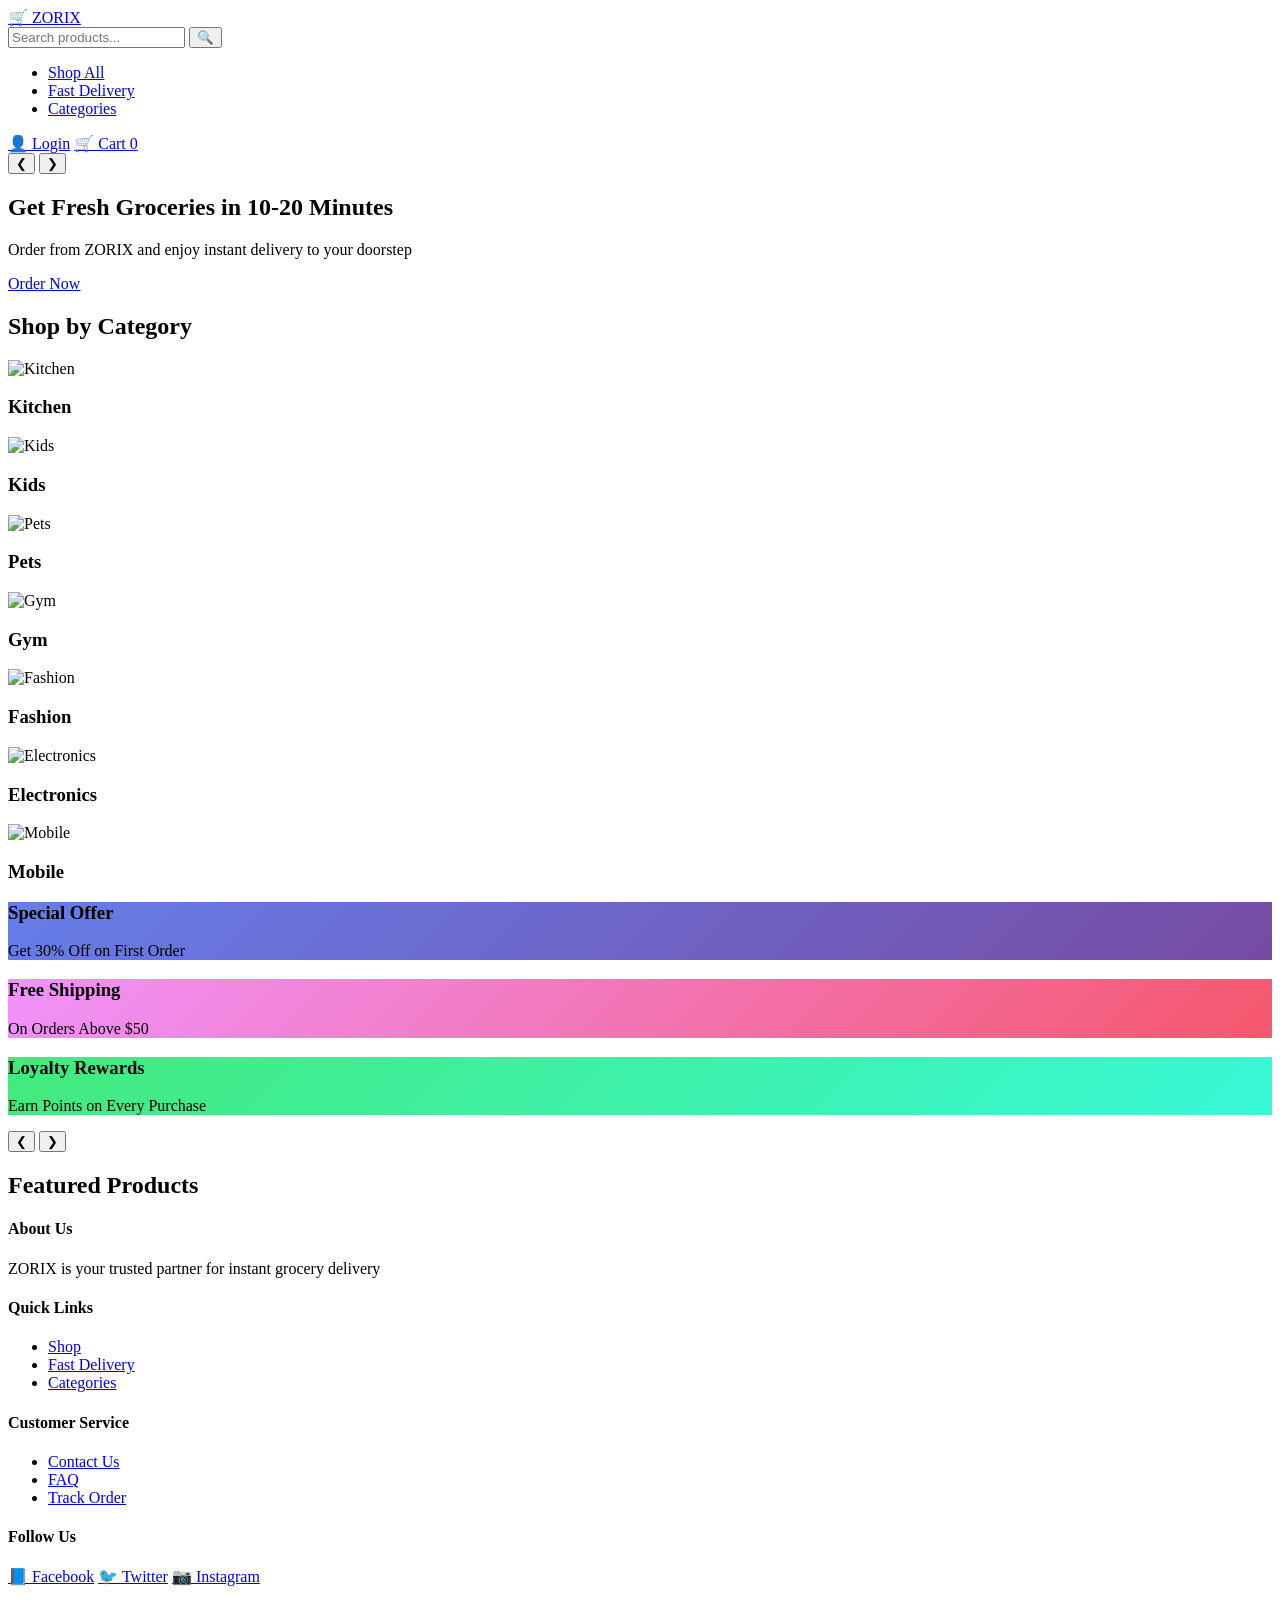
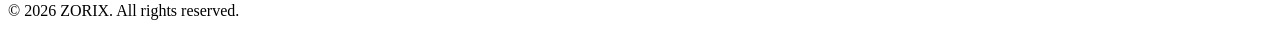
==== index.html @ 0873ef73 "all name is change" ====
<!DOCTYPE html>
<html lang="en">
<head>
    <meta charset="UTF-8">
    <meta name="viewport" content="width=device-width, initial-scale=1.0">
    <title>ZORIX - Instant Grocery Delivery</title>
    <link rel="stylesheet" href="style.css">
</head>
<body>
    <!-- Navbar -->
    <nav class="navbar">
        <div class="navbar-container">
            <div class="navbar-brand">
                <a href="index.html" class="logo">🛒 ZORIX</a>
            </div>
            <div class="navbar-search">
                <input type="text" id="searchInput" class="search-input" placeholder="Search products...">
                <button class="search-btn">🔍</button>
            </div>
            <ul class="navbar-categories">
                <li><a href="shop.html">Shop All</a></li>
                <li><a href="grocery.html">Fast Delivery</a></li>
                <li><a href="#categories">Categories</a></li>
            </ul>
            <div class="navbar-icons">
                <a href="login.html" class="nav-link">👤 Login</a>
                <a href="cart.html" class="nav-link cart-link">
                    🛒 Cart <span class="cart-count" id="cartCount">0</span>
                </a>
            </div>
        </div>
    </nav>

    <!-- Hero Slider -->
    <section class="hero-slider">
        <div class="slider-container">
            <div class="slider-wrapper">
                <div class="slide active" style="background: linear-gradient(135deg, #667eea 0%, #764ba2 100%);"></div>
                <div class="slide" style="background: linear-gradient(135deg, #f093fb 0%, #f5576c 100%);"></div>
                <div class="slide" style="background: linear-gradient(135deg, #4facfe 0%, #00f2fe 100%);"></div>
                <div class="slide" style="background: linear-gradient(135deg, #43e97b 0%, #38f9d7 100%);"></div>
            </div>
            <button class="slider-btn prev">❮</button>
            <button class="slider-btn next">❯</button>
            <div class="slider-dots">
                <span class="dot active"></span>
                <span class="dot"></span>
                <span class="dot"></span>
                <span class="dot"></span>
            </div>
        </div>
        <div class="slider-content">
            <h1>Get Fresh Groceries in 10-20 Minutes</h1>
            <p>Order from ZORIX and enjoy instant delivery to your doorstep</p>
            <a href="grocery.html" class="cta-btn">Order Now</a>
        </div>
    </section>

    <!-- Categories Section -->
    <section class="categories-section" id="categories">
        <h2>Shop by Category</h2>
        <div class="categories-grid">
            <div class="category-card" onclick="filterByCategory('Kitchen')">
                <img src="ASSETS/pan.avif" alt="Kitchen" loading="lazy">
                <h3>Kitchen</h3>
            </div>
            <div class="category-card" onclick="filterByCategory('Kids')">
                <img src="ASSETS/lego.avif" alt="Kids" loading="lazy">
                <h3>Kids</h3>
            </div>
            <div class="category-card" onclick="filterByCategory('Pets')">
                <img src="ASSETS/pets.webp" alt="Pets" loading="lazy">
                <h3>Pets</h3>
            </div>
            <div class="category-card" onclick="filterByCategory('Gym')">
                <img src="ASSETS/gym.jpg" alt="Gym" loading="lazy">
                <h3>Gym</h3>
            </div>
            <div class="category-card" onclick="filterByCategory('Fashion')">
                <img src="ASSETS/jacket.avif" alt="Fashion" loading="lazy">
                <h3>Fashion</h3>
            </div>
            <div class="category-card" onclick="filterByCategory('Electronics')">
                <img src="ASSETS/mobile.avif" alt="Electronics" loading="lazy">
                <h3>Electronics</h3>
            </div>
            <div class="category-card" onclick="filterByCategory('Mobile')">
                <img src="ASSETS/bicycle.avif" alt="Mobile" loading="lazy">
                <h3>Mobile</h3>
            </div>
        </div>
    </section>

    <!-- Promotional Banner Slider -->
    <section class="promo-slider">
        <div class="promo-wrapper">
            <div class="promo-slide active" style="background: linear-gradient(135deg, #667eea 0%, #764ba2 100%);">
                <div class="promo-content">
                    <h3>Special Offer</h3>
                    <p>Get 30% Off on First Order</p>
                </div>
            </div>
            <div class="promo-slide" style="background: linear-gradient(135deg, #f093fb 0%, #f5576c 100%);">
                <div class="promo-content">
                    <h3>Free Shipping</h3>
                    <p>On Orders Above $50</p>
                </div>
            </div>
            <div class="promo-slide" style="background: linear-gradient(135deg, #43e97b 0%, #38f9d7 100%);">
                <div class="promo-content">
                    <h3>Loyalty Rewards</h3>
                    <p>Earn Points on Every Purchase</p>
                </div>
            </div>
        </div>
        <button class="promo-btn prev">❮</button>
        <button class="promo-btn next">❯</button>
    </section>

    <!-- Featured Products -->
    <section class="featured-products">
        <h2>Featured Products</h2>
        <div class="products-grid" id="featuredProducts">
            <!-- Products will be loaded by JavaScript -->
        </div>
    </section>

    <!-- Footer -->
    <footer class="footer">
        <div class="footer-container">
            <div class="footer-section">
                <h4>About Us</h4>
                <p>ZORIX is your trusted partner for instant grocery delivery</p>
            </div>
            <div class="footer-section">
                <h4>Quick Links</h4>
                <ul>
                    <li><a href="shop.html">Shop</a></li>
                    <li><a href="grocery.html">Fast Delivery</a></li>
                    <li><a href="#categories">Categories</a></li>
                </ul>
            </div>
            <div class="footer-section">
                <h4>Customer Service</h4>
                <ul>
                    <li><a href="#">Contact Us</a></li>
                    <li><a href="#">FAQ</a></li>
                    <li><a href="#">Track Order</a></li>
                </ul>
            </div>
            <div class="footer-section">
                <h4>Follow Us</h4>
                <div class="social-links">
                    <a href="#">📘 Facebook</a>
                    <a href="#">🐦 Twitter</a>
                    <a href="#">📷 Instagram</a>
                </div>
            </div>
        </div>
        <div class="footer-bottom">
            <p>&copy; 2026 ZORIX. All rights reserved.</p>
        </div>
    </footer>

    <script src="script.js"></script>
    <script>
        document.addEventListener('DOMContentLoaded', () => {
            initHeroSlider();
            loadFeaturedProducts();
            updateCartCount();
        });
    </script>
</body>
</html>
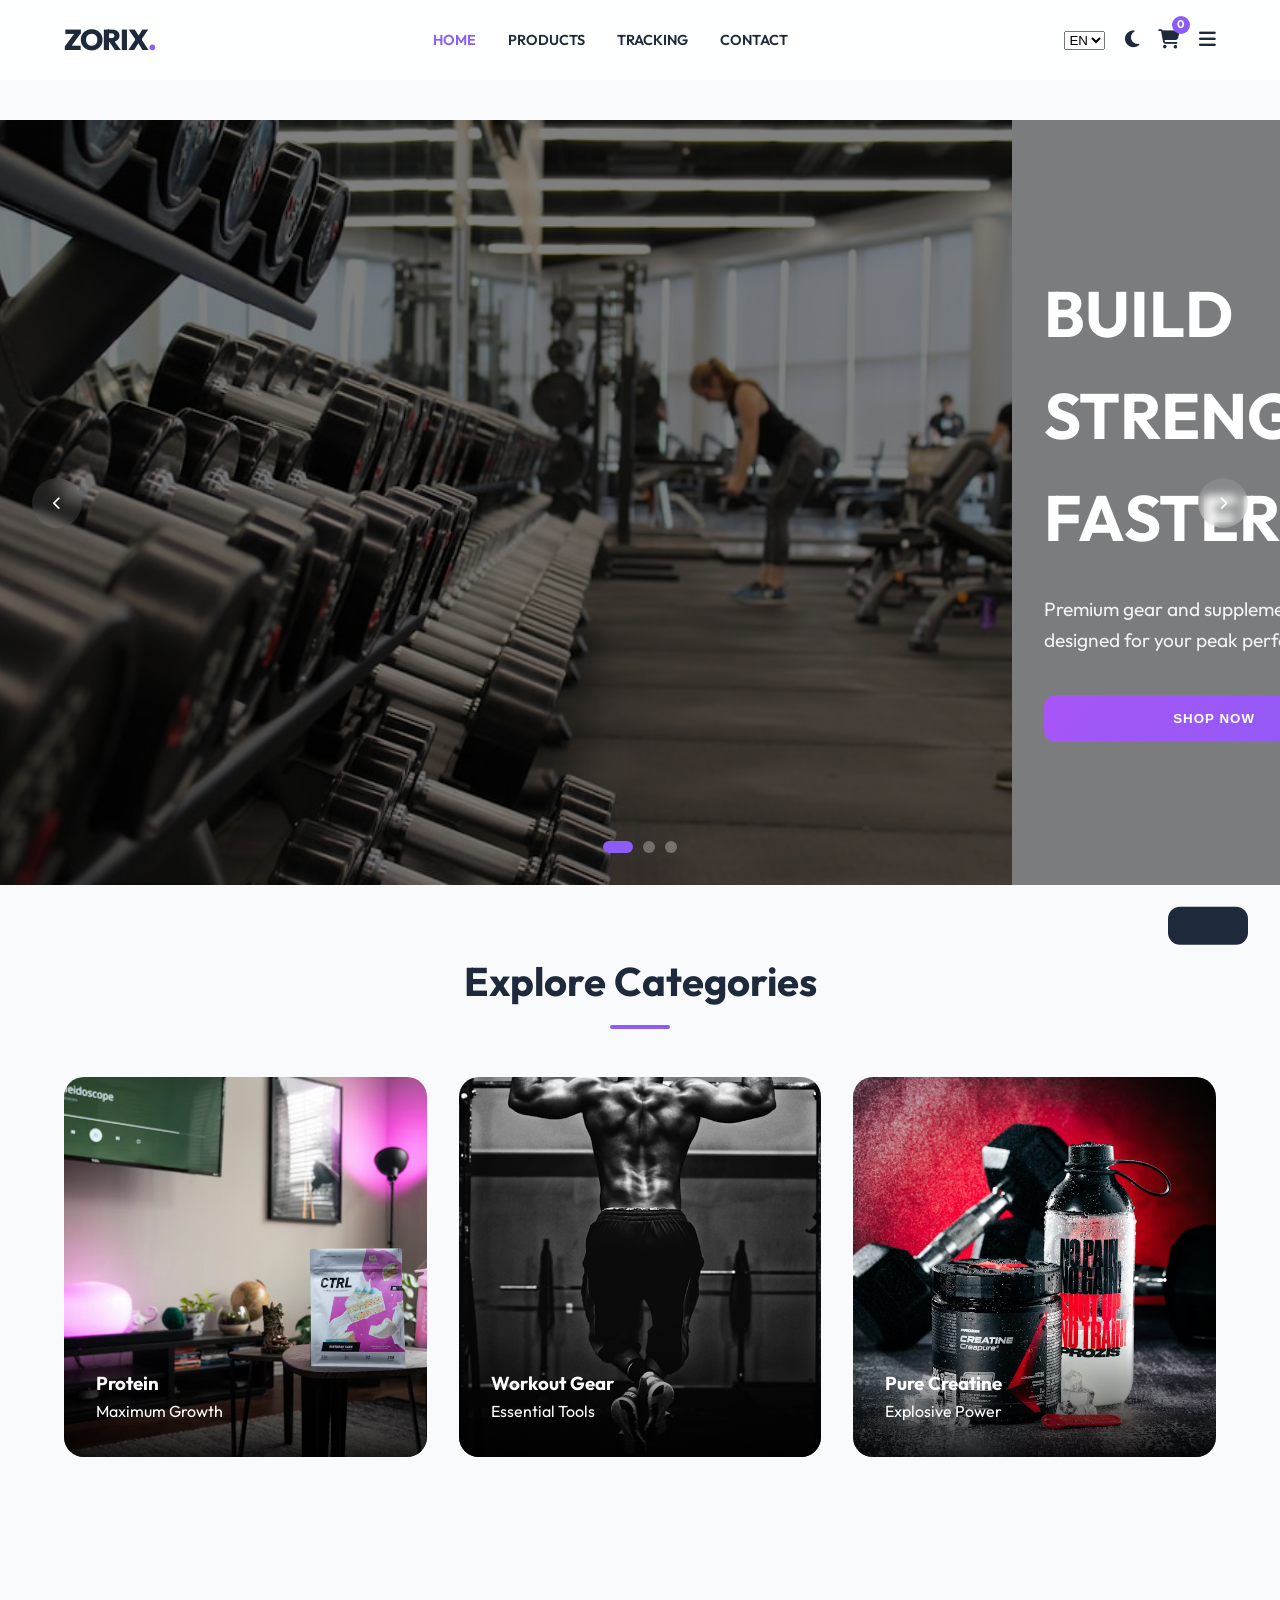
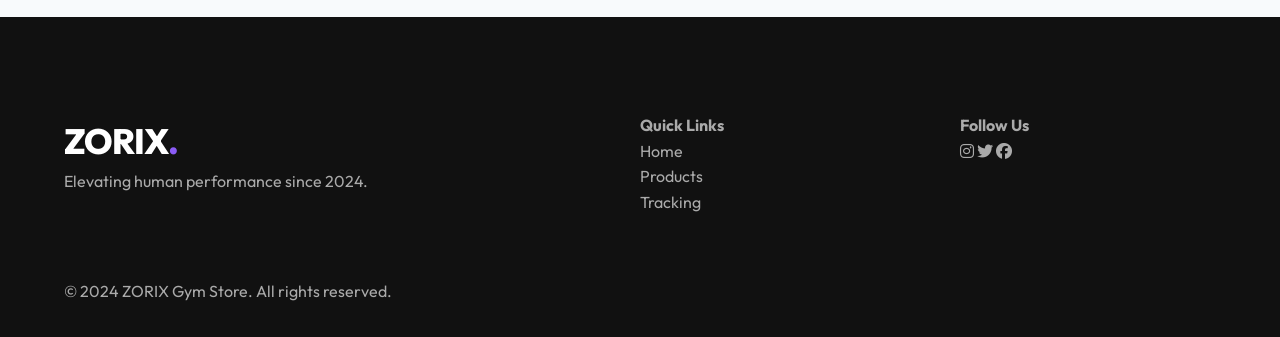
==== commit ca30044f: "GYM kit web site is done" ====
--- a/index.html
+++ b/index.html
@@ -3,172 +3,216 @@
 <head>
     <meta charset="UTF-8">
     <meta name="viewport" content="width=device-width, initial-scale=1.0">
-    <title>ZORIX - Instant Grocery Delivery</title>
+    <title>ZORIX Gym Store | Elite Performance & Supplements</title>
+    <meta name="description" content="Premium gym supplements, workout kits, and accessories at ZORIX. Build strength faster with our elite performance products.">
+    <!-- Google Fonts -->
+    <link rel="preconnect" href="https://fonts.googleapis.com">
+    <link rel="preconnect" href="https://fonts.gstatic.com" crossorigin>
+    <link href="https://fonts.googleapis.com/css2?family=Outfit:wght@300;400;600;700;800&display=swap" rel="stylesheet">
+    <!-- Font Awesome for Icons -->
+    <link rel="stylesheet" href="https://cdnjs.cloudflare.com/ajax/libs/font-awesome/6.4.0/css/all.min.css">
     <link rel="stylesheet" href="style.css">
 </head>
-<body>
-    <!-- Navbar -->
-    <nav class="navbar">
-        <div class="navbar-container">
-            <div class="navbar-brand">
-                <a href="index.html" class="logo">🛒 ZORIX</a>
-            </div>
-            <div class="navbar-search">
-                <input type="text" id="searchInput" class="search-input" placeholder="Search products...">
-                <button class="search-btn">🔍</button>
-            </div>
-            <ul class="navbar-categories">
-                <li><a href="shop.html">Shop All</a></li>
-                <li><a href="grocery.html">Fast Delivery</a></li>
-                <li><a href="#categories">Categories</a></li>
+<body class="light-mode">
+    <!-- Navigation -->
+    <nav class="navbar" id="navbar">
+        <div class="nav-container">
+            <a href="#" class="logo" id="nav-logo">ZORIX<span>.</span></a>
+            
+            <ul class="nav-links" id="nav-links">
+                <li><a href="#home" class="nav-link active" data-section="home" id="link-home">Home</a></li>
+                <li><a href="#products" class="nav-link" data-section="products" id="link-products">Products</a></li>
+                <li><a href="#tracking" class="nav-link" data-section="tracking" id="link-tracking">Order Tracking</a></li>
+                <li><a href="#contact" class="nav-link" data-section="contact" id="link-contact">Contact</a></li>
             </ul>
-            <div class="navbar-icons">
-                <a href="login.html" class="nav-link">👤 Login</a>
-                <a href="cart.html" class="nav-link cart-link">
-                    🛒 Cart <span class="cart-count" id="cartCount">0</span>
-                </a>
+
+            <div class="nav-actions">
+                <div class="lang-switcher">
+                    <select id="lang-select">
+                        <option value="en">EN</option>
+                        <option value="hi">HI</option>
+                        <option value="bn">BN</option>
+                    </select>
+                </div>
+                <button id="theme-toggle" class="theme-btn" aria-label="Toggle Theme">
+                    <i class="fas fa-moon"></i>
+                </button>
+                <div class="cart-icon-container" id="cart-nav-btn">
+                    <i class="fas fa-shopping-cart"></i>
+                    <span class="cart-count" id="cart-count">0</span>
+                </div>
+                <button class="menu-toggle" id="menu-toggle">
+                    <i class="fas fa-bars"></i>
+                </button>
             </div>
         </div>
     </nav>
 
-    <!-- Hero Slider -->
-    <section class="hero-slider">
-        <div class="slider-container">
-            <div class="slider-wrapper">
-                <div class="slide active" style="background: linear-gradient(135deg, #667eea 0%, #764ba2 100%);"></div>
-                <div class="slide" style="background: linear-gradient(135deg, #f093fb 0%, #f5576c 100%);"></div>
-                <div class="slide" style="background: linear-gradient(135deg, #4facfe 0%, #00f2fe 100%);"></div>
-                <div class="slide" style="background: linear-gradient(135deg, #43e97b 0%, #38f9d7 100%);"></div>
-            </div>
-            <button class="slider-btn prev">❮</button>
-            <button class="slider-btn next">❯</button>
-            <div class="slider-dots">
-                <span class="dot active"></span>
-                <span class="dot"></span>
-                <span class="dot"></span>
-                <span class="dot"></span>
-            </div>
-        </div>
-        <div class="slider-content">
-            <h1>Get Fresh Groceries in 10-20 Minutes</h1>
-            <p>Order from ZORIX and enjoy instant delivery to your doorstep</p>
-            <a href="grocery.html" class="cta-btn">Order Now</a>
-        </div>
-    </section>
-
-    <!-- Categories Section -->
-    <section class="categories-section" id="categories">
-        <h2>Shop by Category</h2>
-        <div class="categories-grid">
-            <div class="category-card" onclick="filterByCategory('Kitchen')">
-                <img src="ASSETS/pan.avif" alt="Kitchen" loading="lazy">
-                <h3>Kitchen</h3>
-            </div>
-            <div class="category-card" onclick="filterByCategory('Kids')">
-                <img src="ASSETS/lego.avif" alt="Kids" loading="lazy">
-                <h3>Kids</h3>
-            </div>
-            <div class="category-card" onclick="filterByCategory('Pets')">
-                <img src="ASSETS/pets.webp" alt="Pets" loading="lazy">
-                <h3>Pets</h3>
-            </div>
-            <div class="category-card" onclick="filterByCategory('Gym')">
-                <img src="ASSETS/gym.jpg" alt="Gym" loading="lazy">
-                <h3>Gym</h3>
-            </div>
-            <div class="category-card" onclick="filterByCategory('Fashion')">
-                <img src="ASSETS/jacket.avif" alt="Fashion" loading="lazy">
-                <h3>Fashion</h3>
-            </div>
-            <div class="category-card" onclick="filterByCategory('Electronics')">
-                <img src="ASSETS/mobile.avif" alt="Electronics" loading="lazy">
-                <h3>Electronics</h3>
-            </div>
-            <div class="category-card" onclick="filterByCategory('Mobile')">
-                <img src="ASSETS/bicycle.avif" alt="Mobile" loading="lazy">
-                <h3>Mobile</h3>
-            </div>
-        </div>
-    </section>
-
-    <!-- Promotional Banner Slider -->
-    <section class="promo-slider">
-        <div class="promo-wrapper">
-            <div class="promo-slide active" style="background: linear-gradient(135deg, #667eea 0%, #764ba2 100%);">
-                <div class="promo-content">
-                    <h3>Special Offer</h3>
-                    <p>Get 30% Off on First Order</p>
-                </div>
-            </div>
-            <div class="promo-slide" style="background: linear-gradient(135deg, #f093fb 0%, #f5576c 100%);">
-                <div class="promo-content">
-                    <h3>Free Shipping</h3>
-                    <p>On Orders Above $50</p>
-                </div>
-            </div>
-            <div class="promo-slide" style="background: linear-gradient(135deg, #43e97b 0%, #38f9d7 100%);">
-                <div class="promo-content">
-                    <h3>Loyalty Rewards</h3>
-                    <p>Earn Points on Every Purchase</p>
-                </div>
-            </div>
-        </div>
-        <button class="promo-btn prev">❮</button>
-        <button class="promo-btn next">❯</button>
-    </section>
-
-    <!-- Featured Products -->
-    <section class="featured-products">
-        <h2>Featured Products</h2>
-        <div class="products-grid" id="featuredProducts">
-            <!-- Products will be loaded by JavaScript -->
-        </div>
-    </section>
+    <!-- Main Content Area (SPA) -->
+    <main id="main-content">
+        <!-- Home Section -->
+        <section id="home" class="section active">
+            <div class="hero">
+                <div class="slideshow" id="hero-slideshow">
+                    <!-- Slides injected by JS -->
+                </div>
+                <div class="slideshow-controls">
+                    <button class="prev-slide"><i class="fas fa-chevron-left"></i></button>
+                    <button class="next-slide"><i class="fas fa-chevron-right"></i></button>
+                </div>
+                <div class="slideshow-dots" id="slideshow-dots"></div>
+            </div>
+
+            <!-- Categories on Home -->
+            <div class="highlights reveal">
+                <div class="container">
+                    <h2 class="section-title" id="txt-explore-cat">Explore Categories</h2>
+                    <div class="category-grid">
+                        <div class="category-card" data-category="Protein">
+                            <img src="./assets/protein.jpg" alt="Protein">
+                            <div class="category-info">
+                                <h3>Protein</h3>
+                                <p>Maximum Growth</p>
+                            </div>
+                        </div>
+                        <div class="category-card" data-category="Workout Kits">
+                            <img src="./assets/dumbbells.jpg" alt="Workout Kits">
+                            <div class="category-info">
+                                <h3>Workout Gear</h3>
+                                <p>Essential Tools</p>
+                            </div>
+                        </div>
+                        <div class="category-card" data-category="Creatine">
+                            <img src="./assets/creatine.jpg" alt="Creatine">
+                            <div class="category-info">
+                                <h3>Pure Creatine</h3>
+                                <p>Explosive Power</p>
+                            </div>
+                        </div>
+                    </div>
+                </div>
+            </div>
+        </section>
+
+        <!-- Products Section -->
+        <section id="products" class="section">
+            <div class="container">
+                <h2 class="section-title reveal" id="txt-our-products">Our Products</h2>
+                <div class="product-filters reveal">
+                    <button class="filter-btn active" data-filter="all">All</button>
+                    <button class="filter-btn" data-filter="Protein">Protein</button>
+                    <button class="filter-btn" data-filter="Creatine">Creatine</button>
+                    <button class="filter-btn" data-filter="Supplements">Supplements</button>
+                    <button class="filter-btn" data-filter="Workout Kits">Workout Gear</button>
+                </div>
+                <div class="product-grid" id="product-list">
+                    <!-- Products will be injected by JS -->
+                </div>
+            </div>
+        </section>
+
+        <!-- Cart Section -->
+        <section id="cart" class="section">
+            <div class="container">
+                <h2 class="section-title reveal" id="txt-your-cart">Your Cart</h2>
+                <div class="cart-container reveal">
+                    <div class="cart-items" id="cart-items-list">
+                        <!-- Cart items injected by JS -->
+                    </div>
+                    <div class="cart-summary">
+                        <h3>Summary</h3>
+                        <div class="summary-line">
+                            <span id="txt-total">Total:</span>
+                            <span class="total-price" id="cart-total-price">$0.00</span>
+                        </div>
+                        <button class="btn-primary checkout-btn" id="proceed-checkout">Proceed to Checkout</button>
+                    </div>
+                </div>
+            </div>
+        </section>
+
+        <!-- Order Tracking Section -->
+        <section id="tracking" class="section">
+            <div class="container">
+                <h2 class="section-title reveal" id="txt-track-order">Track Your Order</h2>
+                <div class="tracking-container reveal" id="tracking-content">
+                    <!-- Tracking UI injected by JS -->
+                </div>
+            </div>
+        </section>
+
+        <!-- Contact Section -->
+        <section id="contact" class="section">
+            <div class="container">
+                <div class="contact-wrapper">
+                    <div class="contact-info reveal">
+                        <h2 id="txt-get-in-touch">Get in Touch</h2>
+                        <p id="txt-contact-desc">Have questions about our supplements or need training advice? Our team is here to help you reach your goals.</p>
+                        <div class="info-item">
+                            <i class="fas fa-map-marker-alt"></i>
+                            <span>123 Elite Fitness Ave, Muscle City</span>
+                        </div>
+                        <div class="info-item">
+                            <i class="fas fa-phone"></i>
+                            <span>+1 (800) ZORIX-FIT</span>
+                        </div>
+                        <div class="info-item">
+                            <i class="fas fa-envelope"></i>
+                            <span>support@zorixstore.com</span>
+                        </div>
+                    </div>
+                    <form class="contact-form reveal" id="contact-form">
+                        <div class="form-group">
+                            <input type="text" id="contact-name" placeholder="Your Name" required>
+                        </div>
+                        <div class="form-group">
+                            <input type="email" id="contact-email" placeholder="Your Email" required>
+                        </div>
+                        <div class="form-group">
+                            <textarea id="contact-msg" rows="5" placeholder="How can we help?" required></textarea>
+                        </div>
+                        <button type="submit" class="btn-primary" id="btn-send-msg">Send Message</button>
+                        <div id="form-feedback" class="form-feedback"></div>
+                    </form>
+                </div>
+            </div>
+        </section>
+    </main>
 
     <!-- Footer -->
     <footer class="footer">
-        <div class="footer-container">
-            <div class="footer-section">
-                <h4>About Us</h4>
-                <p>ZORIX is your trusted partner for instant grocery delivery</p>
-            </div>
-            <div class="footer-section">
-                <h4>Quick Links</h4>
-                <ul>
-                    <li><a href="shop.html">Shop</a></li>
-                    <li><a href="grocery.html">Fast Delivery</a></li>
-                    <li><a href="#categories">Categories</a></li>
-                </ul>
-            </div>
-            <div class="footer-section">
-                <h4>Customer Service</h4>
-                <ul>
-                    <li><a href="#">Contact Us</a></li>
-                    <li><a href="#">FAQ</a></li>
-                    <li><a href="#">Track Order</a></li>
-                </ul>
-            </div>
-            <div class="footer-section">
-                <h4>Follow Us</h4>
-                <div class="social-links">
-                    <a href="#">📘 Facebook</a>
-                    <a href="#">🐦 Twitter</a>
-                    <a href="#">📷 Instagram</a>
-                </div>
-            </div>
-        </div>
-        <div class="footer-bottom">
-            <p>&copy; 2026 ZORIX. All rights reserved.</p>
+        <div class="container">
+            <div class="footer-grid">
+                <div class="footer-logo-side">
+                    <a href="#" class="logo">ZORIX<span>.</span></a>
+                    <p>Elevating human performance since 2024.</p>
+                </div>
+                <div class="footer-links">
+                    <h4 id="txt-quick-links">Quick Links</h4>
+                    <ul>
+                        <li><a href="#home">Home</a></li>
+                        <li><a href="#products">Products</a></li>
+                        <li><a href="#tracking">Tracking</a></li>
+                    </ul>
+                </div>
+                <div class="footer-social">
+                    <h4>Follow Us</h4>
+                    <div class="social-icons">
+                        <a href="#"><i class="fab fa-instagram"></i></a>
+                        <a href="#"><i class="fab fa-twitter"></i></a>
+                        <a href="#"><i class="fab fa-facebook"></i></a>
+                    </div>
+                </div>
+            </div>
+            <div class="footer-bottom">
+                &copy; 2024 ZORIX Gym Store. All rights reserved.
+            </div>
         </div>
     </footer>
 
+    <!-- Toast Notification -->
+    <div id="toast" class="toast"></div>
+
     <script src="script.js"></script>
-    <script>
-        document.addEventListener('DOMContentLoaded', () => {
-            initHeroSlider();
-            loadFeaturedProducts();
-            updateCartCount();
-        });
-    </script>
 </body>
 </html>
--- a/style.css
+++ b/style.css
@@ -0,0 +1,185 @@
+/* Root Variables - Light Mode Default */
+:root {
+    --primary: #8b5cf6; /* Modern Purple */
+    --primary-dark: #7c3aed;
+    --secondary: #10b981; /* Success Green */
+    --bg-light: #f8fafc;
+    --text-dark: #1e293b;
+    --text-muted: #64748b;
+    --nav-bg: rgba(255, 255, 255, 0.85);
+    --card-bg: #fff;
+    --card-shadow: 0 4px 6px -1px rgba(0, 0, 0, 0.1), 0 2px 4px -1px rgba(0, 0, 0, 0.06);
+    --transition: all 0.3s cubic-bezier(0.4, 0, 0.2, 1);
+    --glass-bg: rgba(255, 255, 255, 0.7);
+    --glass-border: rgba(255, 255, 255, 0.4);
+    --accent-gradient: linear-gradient(135deg, #a855f7 0%, #8b5cf6 100%);
+    --overlay-dark: rgba(0, 0, 0, 0.5);
+}
+
+/* Dark Mode Overrides */
+body.dark-mode {
+    --bg-light: #0f172a;
+    --text-dark: #f1f5f9;
+    --text-muted: #94a3b8;
+    --nav-bg: rgba(15, 23, 42, 0.85);
+    --card-bg: #1e293b;
+    --card-shadow: 0 4px 6px -1px rgba(0, 0, 0, 0.3), 0 2px 4px -1px rgba(0, 0, 0, 0.2);
+    --glass-bg: rgba(30, 41, 59, 0.7);
+    --glass-border: rgba(255, 255, 255, 0.1);
+}
+
+/* Global Styles */
+* { margin: 0; padding: 0; box-sizing: border-box; }
+html { scroll-behavior: smooth; font-size: 16px; }
+body {
+    font-family: 'Outfit', sans-serif;
+    background-color: var(--bg-light);
+    color: var(--text-dark);
+    line-height: 1.6;
+    transition: background-color 0.4s ease, color 0.4s ease;
+    overflow-x: hidden;
+}
+
+.container { max-width: 1200px; margin: 0 auto; padding: 0 1.5rem; }
+a { text-decoration: none; color: inherit; transition: var(--transition); }
+ul { list-style: none; }
+img { max-width: 100%; display: block; }
+
+/* Section Title */
+.section-title {
+    font-size: 2.5rem;
+    text-align: center;
+    margin-bottom: 3rem;
+    position: relative;
+    padding-bottom: 1rem;
+}
+.section-title::after {
+    content: ''; position: absolute; bottom: 0; left: 50%; transform: translateX(-50%);
+    width: 60px; height: 4px; background: var(--primary); border-radius: 2px;
+}
+
+/* Navbar */
+.navbar {
+    position: fixed; top: 0; left: 0; width: 100%; height: 80px;
+    background: var(--nav-bg); backdrop-filter: blur(12px);
+    z-index: 1000; display: flex; align-items: center; border-bottom: 1px solid var(--glass-border);
+    transition: var(--transition);
+}
+.navbar.scrolled { height: 70px; box-shadow: 0 4px 15px rgba(0,0,0,0.1); }
+
+.nav-container { display: flex; justify-content: space-between; align-items: center; width: 100%; max-width: 1200px; margin: 0 auto; padding: 0 1.5rem; }
+.logo { font-size: 1.8rem; font-weight: 800; letter-spacing: -1px; }
+.logo span { color: var(--primary); }
+
+.nav-links { display: flex; gap: 2rem; }
+.nav-link { font-weight: 600; text-transform: uppercase; font-size: 0.9rem; position: relative; }
+.nav-link.active, .nav-link:hover { color: var(--primary); }
+
+.nav-actions { display: flex; align-items: center; gap: 1.2rem; }
+.theme-btn, .menu-toggle { background: none; border: none; font-size: 1.2rem; color: var(--text-dark); cursor: pointer; transition: var(--transition); }
+.cart-icon-container { position: relative; cursor: pointer; font-size: 1.2rem; }
+.cart-count {
+    position: absolute; top: -8px; right: -10px; background: var(--primary); color: #fff;
+    font-size: 0.7rem; width: 18px; height: 18px; border-radius: 50%;
+    display: flex; justify-content: center; align-items: center; font-weight: 700;
+}
+
+/* Sections */
+.section { padding: 120px 0 80px; min-height: 100vh; display: none; }
+.section.active { display: block; animation: fadeIn 0.6s ease; }
+
+/* Hero Slideshow */
+.hero { position: relative; height: 85vh; margin-bottom: 4rem; overflow: hidden; }
+.slideshow { height: 100%; width: 100%; }
+.slide {
+    position: absolute; top: 0; left: 0; width: 100%; height: 100%;
+    opacity: 0; transition: opacity 1s ease; display: flex; align-items: center; justify-content: center;
+}
+.slide::before { content: ''; position: absolute; top: 0; left: 0; width: 100%; height: 100%; background: rgba(0,0,0,0.5); z-index: 1; }
+.slide.active { opacity: 1; z-index: 2; }
+.slide img { width: 100%; height: 100%; object-fit: cover; }
+
+.slide-content { position: relative; z-index: 3; color: #fff; text-align: left; max-width: 800px; padding: 0 2rem; animation: slideUp 1s ease; }
+.slide-content h1 { font-size: 4rem; margin-bottom: 1.5rem; text-transform: uppercase; }
+.slide-content p { font-size: 1.2rem; margin-bottom: 2.5rem; opacity: 0.9; }
+
+.slideshow-controls button {
+    position: absolute; top: 50%; transform: translateY(-50%);
+    background: rgba(255,255,255,0.1); border: none; color: #fff; width: 50px; height: 50px;
+    border-radius: 50%; cursor: pointer; z-index: 10; backdrop-filter: blur(5px);
+}
+.prev-slide { left: 2rem; } .next-slide { right: 2rem; }
+
+.slideshow-dots { position: absolute; bottom: 2rem; left: 50%; transform: translateX(-50%); display: flex; gap: 10px; z-index: 10; }
+.dot { width: 12px; height: 12px; border-radius: 50%; background: rgba(255,255,255,0.3); cursor: pointer; transition: var(--transition); }
+.dot.active { background: var(--primary); width: 30px; border-radius: 10px; }
+
+/* Category Grid */
+.category-grid { display: grid; grid-template-columns: repeat(auto-fit, minmax(300px, 1fr)); gap: 2rem; }
+.category-card { position: relative; border-radius: 20px; overflow: hidden; height: 380px; cursor: pointer; transition: var(--transition); }
+.category-card img { width: 100%; height: 100%; object-fit: cover; transition: transform 0.6s ease; }
+.category-card:hover img { transform: scale(1.1); }
+.category-info { position: absolute; bottom: 0; left: 0; width: 100%; padding: 2rem; background: linear-gradient(transparent, rgba(0,0,0,0.85)); color: #fff; }
+
+/* Product Grid */
+.product-filters { display: flex; justify-content: center; gap: 1rem; margin-bottom: 3rem; flex-wrap: wrap; }
+.filter-btn { padding: 0.8rem 2rem; background: var(--card-bg); border: 1px solid var(--text-muted); border-radius: 50px; font-weight: 600; cursor: pointer; color: var(--text-dark); transition: var(--transition); }
+.filter-btn.active { background: var(--primary); color: #fff; border-color: var(--primary); }
+
+.product-grid { display: grid; grid-template-columns: repeat(auto-fill, minmax(280px, 1fr)); gap: 2.5rem; }
+.product-card { background: var(--card-bg); border-radius: 20px; overflow: hidden; box-shadow: var(--card-shadow); transition: var(--transition); border: 1px solid var(--glass-border); display: flex; flex-direction: column; }
+.product-card:hover { transform: translateY(-10px); }
+.product-img { height: 280px; width: 100%; object-fit: cover; }
+.product-card-body { padding: 1.5rem; flex-grow: 1; display: flex; flex-direction: column; }
+.product-category { font-size: 0.8rem; color: var(--primary); text-transform: uppercase; font-weight: 700; margin-bottom: 0.5rem; }
+.product-price { font-size: 1.4rem; font-weight: 800; margin: 1rem 0; }
+
+.btn-primary {
+    background: var(--accent-gradient); color: #fff; border: none; padding: 1rem 1.5rem;
+    border-radius: 12px; font-weight: 700; cursor: pointer; transition: var(--transition);
+    text-transform: uppercase; letter-spacing: 1px; width: 100%; text-align: center;
+}
+.btn-primary:active { transform: scale(0.95); }
+
+/* Cart and Summary */
+.cart-container { display: grid; grid-template-columns: 2fr 1fr; gap: 3rem; }
+.cart-item { display: flex; align-items: center; gap: 1.5rem; background: var(--card-bg); padding: 1.5rem; border-radius: 15px; margin-bottom: 1.5rem; box-shadow: var(--card-shadow); }
+.cart-item img { width: 100px; height: 100px; object-fit: cover; border-radius: 10px; }
+.cart-summary { background: var(--card-bg); padding: 2rem; border-radius: 20px; height: fit-content; box-shadow: var(--card-shadow); }
+
+/* Order Tracking */
+.tracking-container { background: var(--card-bg); padding: 3rem; border-radius: 25px; box-shadow: var(--card-shadow); max-width: 800px; margin: 0 auto; }
+.step-ui { display: flex; justify-content: space-between; position: relative; margin: 4rem 0; }
+.step-ui::before { content: ''; position: absolute; top: 25px; left: 5%; width: 90%; height: 4px; background: var(--text-muted); opacity: 0.3; }
+.step-progress { position: absolute; top: 25px; left: 5%; height: 4px; background: var(--secondary); transition: width 0.8s ease; }
+.step { position: relative; z-index: 2; width: 25%; display: flex; flex-direction: column; align-items: center; }
+.step-circle { width: 54px; height: 54px; background: var(--card-bg); border: 4px solid var(--text-muted); border-radius: 50%; display: flex; justify-content: center; align-items: center; font-weight: 800; }
+.step.active .step-circle { border-color: var(--secondary); color: var(--secondary); }
+.step.completed .step-circle { background: var(--secondary); border-color: var(--secondary); color: #fff; }
+
+/* Toast */
+.toast {
+    position: fixed; bottom: 2rem; right: 2rem; background: var(--text-dark); color: #fff;
+    padding: 1.2rem 2.5rem; border-radius: 12px; transform: translateY(200%);
+    transition: transform 0.5s cubic-bezier(0.175, 0.885, 0.32, 1.275); z-index: 2000;
+}
+.toast.show { transform: translateY(0); }
+
+/* Animations */
+@keyframes fadeIn { from { opacity: 0; } to { opacity: 1; } }
+@keyframes slideUp { from { opacity: 0; transform: translateY(40px); } to { opacity: 1; transform: translateY(0); } }
+.reveal { opacity: 0; transform: translateY(30px); transition: all 0.8s ease-out; }
+.reveal.visible { opacity: 1; transform: translateY(0); }
+
+/* Footer */
+.footer { background: #111; color: #aaa; padding: 6rem 0 2rem; margin-top: 5rem; }
+.footer-grid { display: grid; grid-template-columns: 2fr 1fr 1fr; gap: 4rem; margin-bottom: 4rem; }
+.footer-logo-side .logo { color: #fff; font-size: 2.2rem; }
+
+/* Responsive */
+@media (max-width: 992px) { .cart-container, .footer-grid { grid-template-columns: 1fr; } }
+@media (max-width: 768px) {
+    .nav-links { display: none; position: absolute; top: 80px; left: 0; width: 100%; background: var(--nav-bg); flex-direction: column; padding: 2rem; transition: 0.3s; }
+    .nav-links.mobile-active { display: flex; }
+    .slide-content h1 { font-size: 2.5rem; }
+}
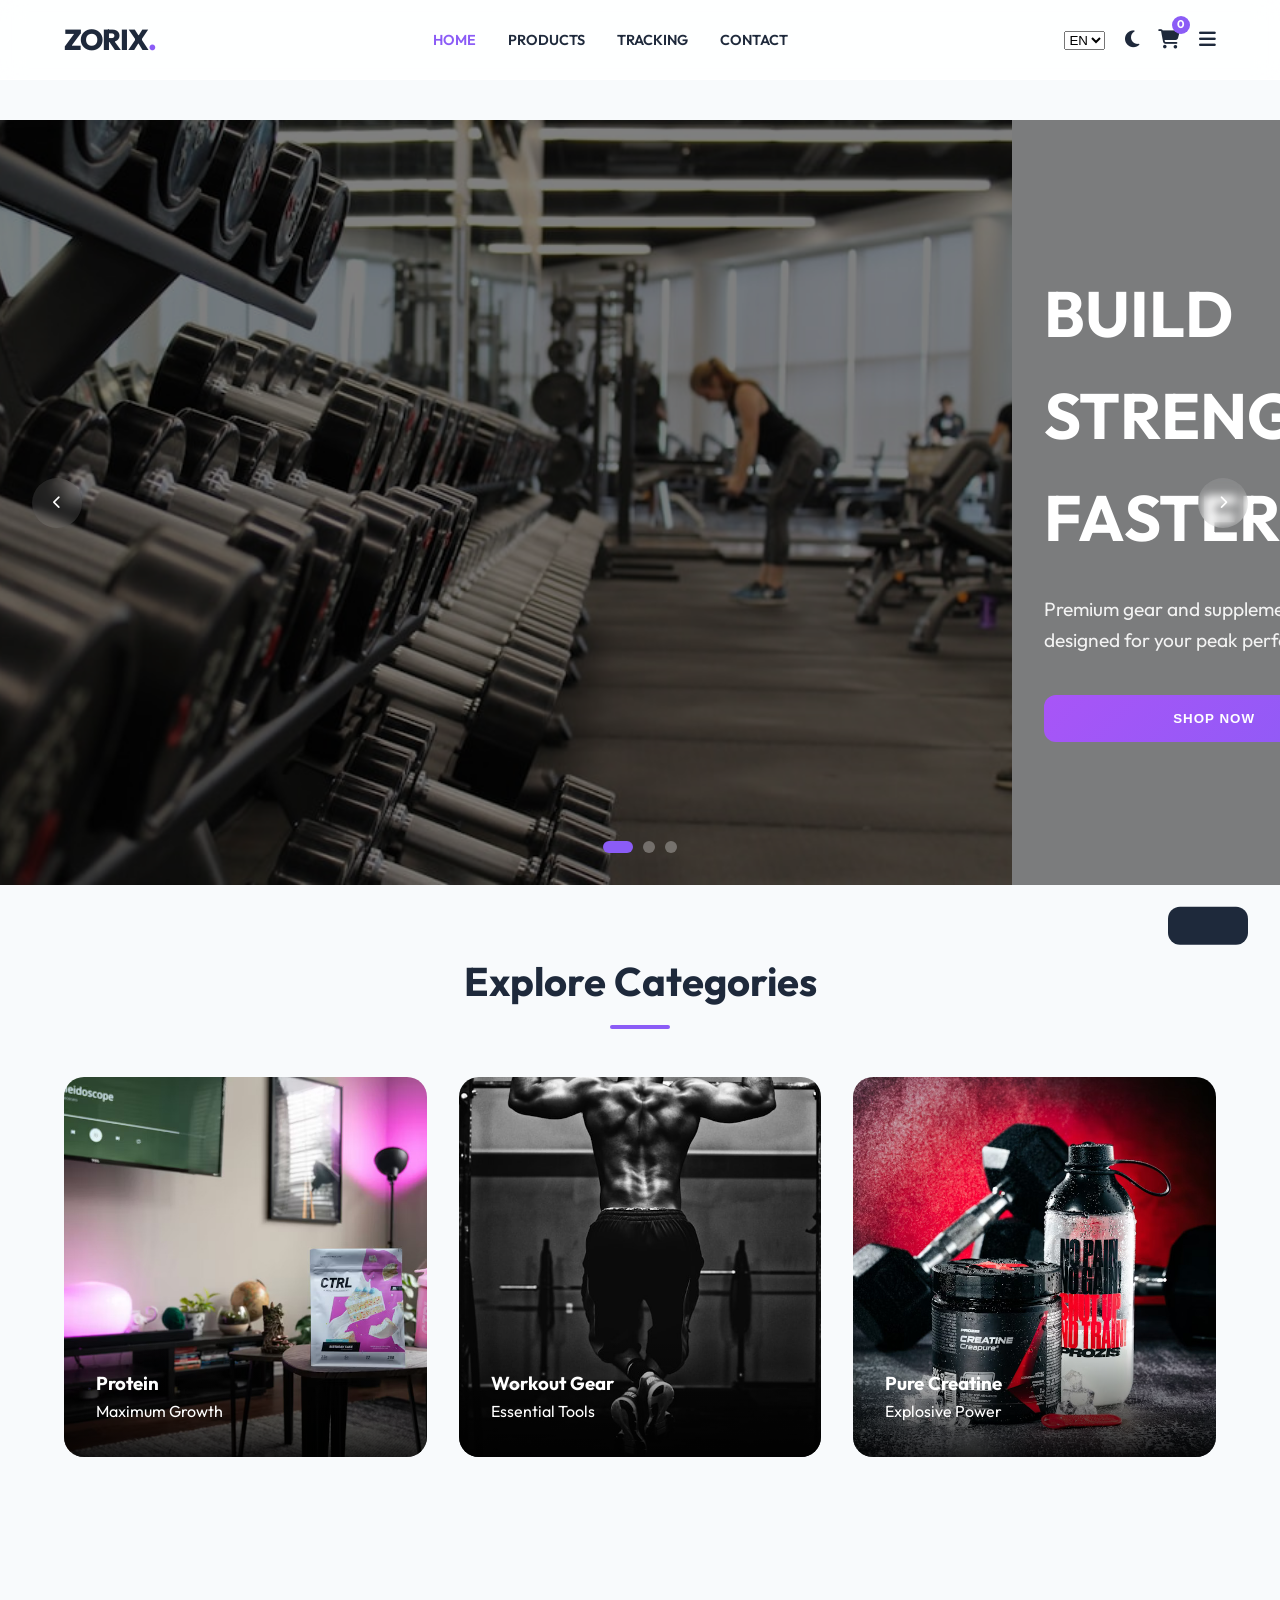
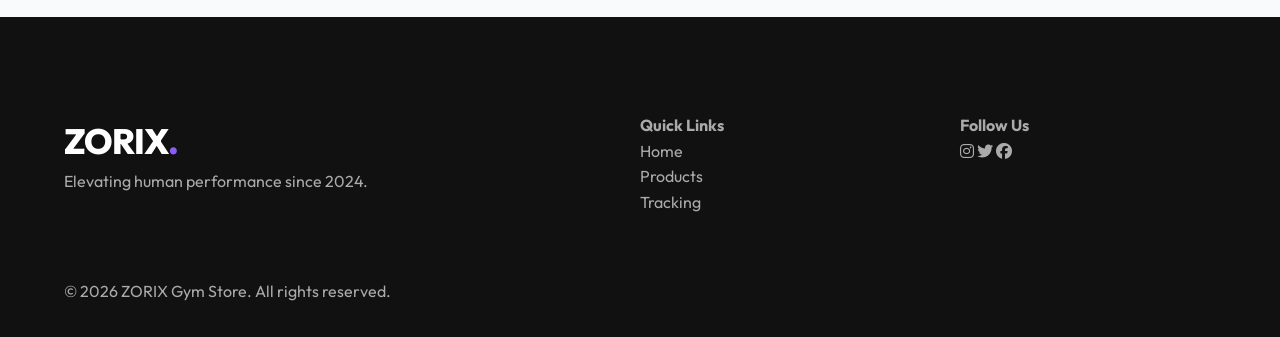
==== commit 6d683327: "Done" ====
--- a/index.html
+++ b/index.html
@@ -205,7 +205,7 @@
                 </div>
             </div>
             <div class="footer-bottom">
-                &copy; 2024 ZORIX Gym Store. All rights reserved.
+                &copy; 2026 ZORIX Gym Store. All rights reserved.
             </div>
         </div>
     </footer>
